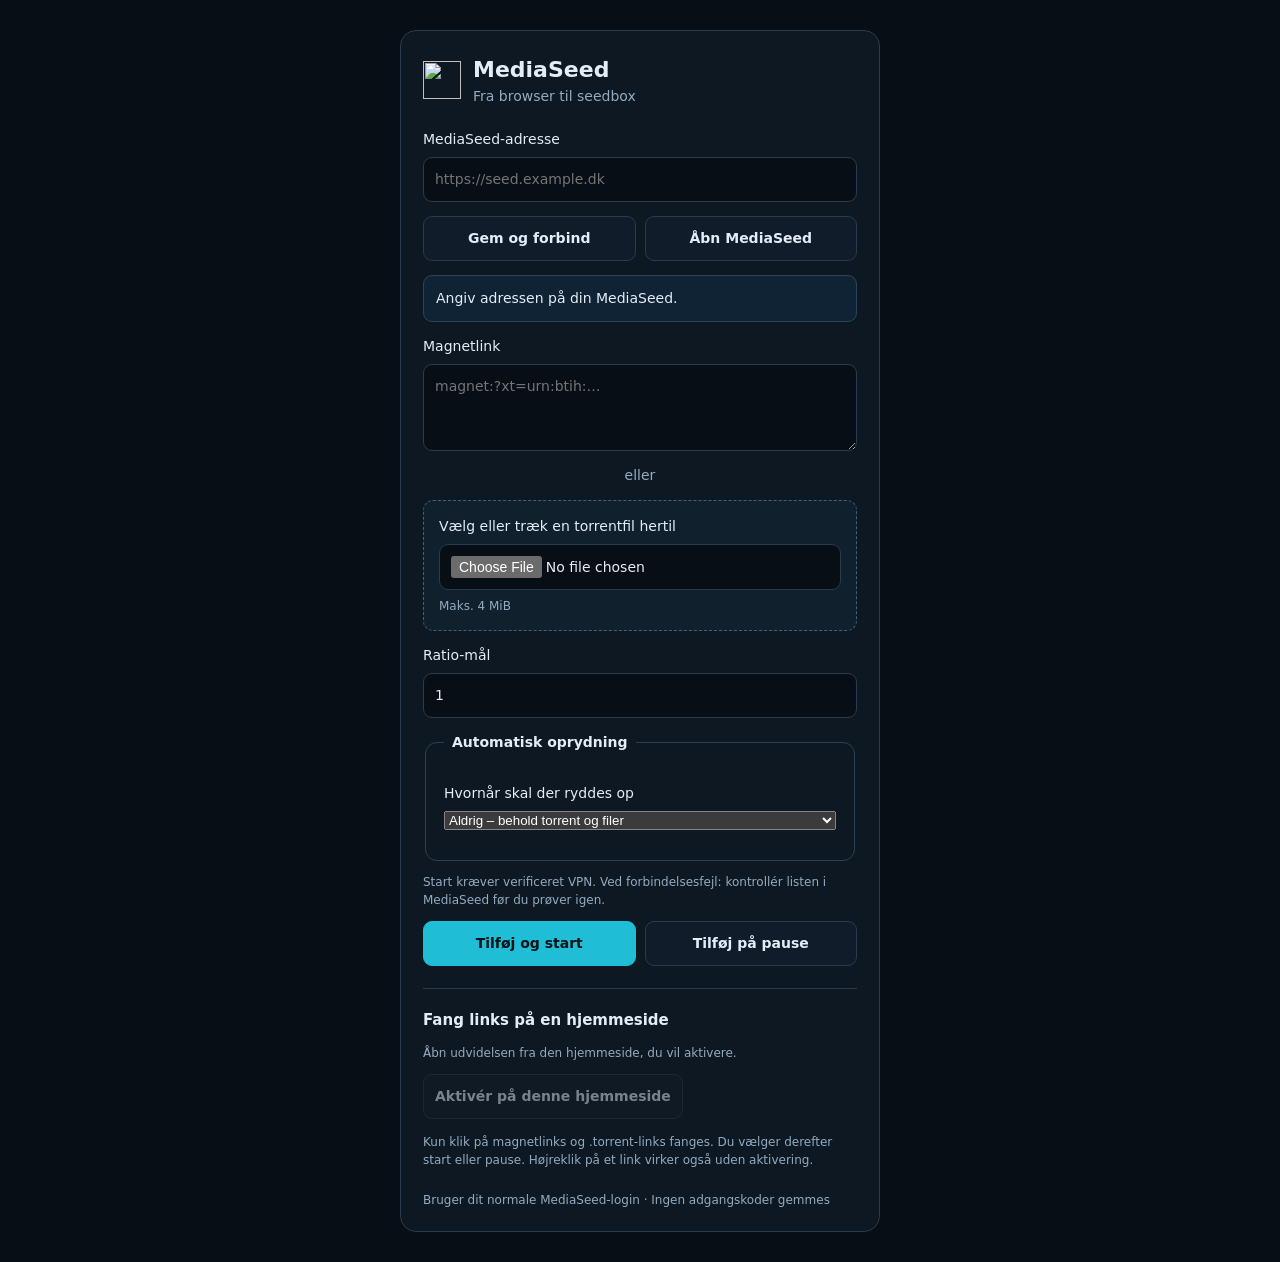
==== browser-extension/popup.html @ 537e6dd6 "Add explicit per-torrent automatic cleanup policies" ====
<!doctype html>
<html lang="da"><head><meta charset="utf-8"><meta name="viewport" content="width=device-width,initial-scale=1"><title>MediaSeed · Tilføj</title><link rel="stylesheet" href="popup.css"><script defer src="common.js"></script><script defer src="popup.js"></script></head>
<body><main><header><img src="mediaseed.svg" width="38" height="38" alt=""><div><h1>MediaSeed</h1><p>Fra browser til seedbox</p></div></header>
<form id="connect"><label>MediaSeed-adresse<input id="origin" type="url" placeholder="https://seed.example.dk" required autocomplete="off"></label><div class="actions"><button type="submit">Gem og forbind</button><button id="open" type="button">Åbn MediaSeed</button></div></form>
<p id="status" role="status" aria-live="polite">Angiv adressen på din MediaSeed.</p>
<form id="add"><label>Magnetlink<textarea id="magnet" rows="3" maxlength="8192" placeholder="magnet:?xt=urn:btih:…" autocomplete="off" spellcheck="false"></textarea></label><span class="separator">eller</span>
<label id="drop" class="drop">Vælg eller træk en torrentfil hertil<input id="file" type="file" accept=".torrent,application/x-bittorrent"><span id="filename">Maks. 4 MiB</span></label><button type="button" id="clear" hidden>Brug magnetlink i stedet</button>
<label>Ratio-mål<input id="ratio" type="number" min="1" max="1000" step="0.1" value="1" required></label><fieldset class="cleanup-settings"><legend>Automatisk oprydning</legend><label>Hvornår skal der ryddes op<select id="cleanup-mode"><option value="never">Aldrig – behold torrent og filer</option><option value="time">Efter en bestemt seedingtid</option><option value="ratio">Efter en bestemt uploadratio</option><option value="both">Når BÅDE tid og ratio er nået</option><option value="either">Når ENTEN tid eller ratio er nået</option></select></label><div id="cleanup-options" hidden><div class="cleanup-goals"><label id="cleanup-hours-field">Aktiv seedingtid (timer)<input id="cleanup-hours" type="number" min="0.0166666667" max="87600" step="any" value="49" required disabled></label><label id="cleanup-ratio-field">Uploadratio<input id="cleanup-ratio" type="number" min="1" max="1000" step="any" value="1" required disabled></label></div><label>Hvad skal fjernes<select id="cleanup-action" disabled><option value="torrent">Kun torrenten – behold filer</option><option value="files">Torrenten og downloadede filer</option></select></label><p class="muted">Tæller aktiv seedingtid, ikke pauser eller downloadtid. Oprydning venter, mens tilsluttede downloadere stadig henter. MediaSeed skal køre for at udføre oprydningen.</p><p id="cleanup-warning" class="cleanup-warning" hidden>Downloadede filer slettes automatisk, når målet er nået. Det kan ikke fortrydes.</p></div></fieldset><p class="hint">Start kræver verificeret VPN. Ved forbindelsesfejl: kontrollér listen i MediaSeed før du prøver igen.</p>
<div class="actions"><button class="primary" type="submit" value="start">Tilføj og start</button><button type="submit" value="pause">Tilføj på pause</button></div></form>
<section class="capture"><h2>Fang links på en hjemmeside</h2><p id="site" class="hint">Åbn udvidelsen fra den hjemmeside, du vil aktivere.</p><button id="enable" type="button" disabled>Aktivér på denne hjemmeside</button><ul id="sites"></ul><p class="hint">Kun klik på magnetlinks og .torrent-links fanges. Du vælger derefter start eller pause. Højreklik på et link virker også uden aktivering.</p></section>
<footer>Bruger dit normale MediaSeed-login · Ingen adgangskoder gemmes</footer></main></body></html>
---- browser-extension/popup.css ----
:root{color-scheme:dark;font:14px/1.5 system-ui,sans-serif;background:#080e15;color:#e4edf7}*{box-sizing:border-box}body{margin:0;min-width:350px}main{width:min(100%,480px);padding:22px;margin:auto}header{display:flex;align-items:center;gap:12px;margin-bottom:22px}h1{font-size:22px;margin:0}header p{margin:0;color:#93abc1}label{display:grid;gap:7px;margin:14px 0}input,textarea,button{font:inherit;border:1px solid #293b4c;border-radius:9px;background:#101c29;color:inherit;padding:11px}input,textarea{width:100%;background:#080e15}textarea{resize:vertical;overflow-wrap:anywhere}button{cursor:pointer;font-weight:650}button:hover{border-color:#27c3dd}button:disabled{opacity:.5;cursor:wait}.primary{background:#20bdd7;color:#041217;border-color:#20bdd7}.actions{display:flex;flex-wrap:wrap;gap:9px}.actions>*{flex:1}input:focus-visible,textarea:focus-visible,button:focus-visible{outline:2px solid #27c3dd;outline-offset:3px}#status{background:#102335;border:1px solid #284559;border-radius:9px;padding:12px;overflow-wrap:anywhere}#status[data-error=true]{background:#321e28;border-color:#8c4658}.hint,footer{color:#93abc1;font-size:12px}.separator{display:block;text-align:center;color:#93abc1}.drop{padding:15px;border:1px dashed #3c647c;border-radius:10px;background:#10202c}.drop.over{border-color:#27c3dd;background:#123748}.drop span{font-size:12px;color:#93abc1;overflow-wrap:anywhere}.capture{border-top:1px solid #293b4c;margin-top:22px;padding-top:8px}h2{font-size:15px}#sites{padding:0;list-style:none}#sites li{display:flex;gap:8px;align-items:center;margin:8px 0;overflow-wrap:anywhere}#sites span{min-width:0;flex:1}#sites button{padding:5px 9px}footer{margin-top:22px}body.dragging .drop{border-color:#27c3dd}@media(min-width:600px){body{padding:30px}main{border:1px solid #293b4c;border-radius:16px;background:#0e1822}}

.cleanup-settings{border:1px solid #284253;border-radius:12px;padding:18px;min-width:0}.cleanup-settings legend{padding:0 8px;font-weight:650}.cleanup-settings label{margin:12px 0}.cleanup-goals{display:grid;grid-template-columns:repeat(auto-fit,minmax(min(100%,180px),1fr));gap:14px}.cleanup-warning{color:#ff8793;background:#321e28;border:1px solid #8c4658;border-radius:8px;padding:12px}
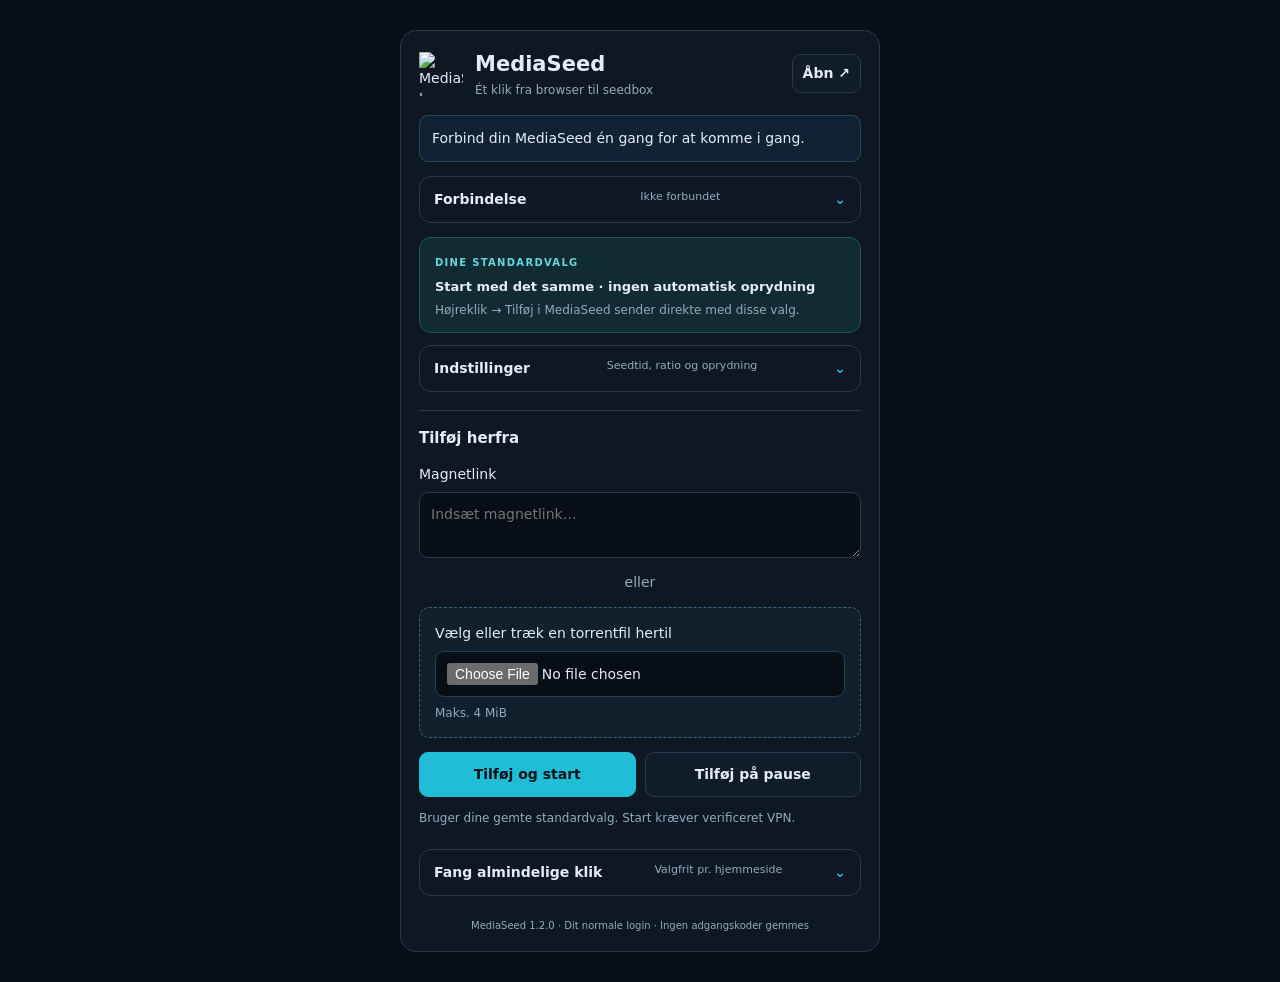
==== commit 01959688: "Persist extension defaults and send torrent links directly" ====
--- a/browser-extension/popup.html
+++ b/browser-extension/popup.html
@@ -1,11 +1,16 @@
 <!doctype html>
-<html lang="da"><head><meta charset="utf-8"><meta name="viewport" content="width=device-width,initial-scale=1"><title>MediaSeed · Tilføj</title><link rel="stylesheet" href="popup.css"><script defer src="common.js"></script><script defer src="popup.js"></script></head>
-<body><main><header><img src="mediaseed.svg" width="38" height="38" alt=""><div><h1>MediaSeed</h1><p>Fra browser til seedbox</p></div></header>
-<form id="connect"><label>MediaSeed-adresse<input id="origin" type="url" placeholder="https://seed.example.dk" required autocomplete="off"></label><div class="actions"><button type="submit">Gem og forbind</button><button id="open" type="button">Åbn MediaSeed</button></div></form>
-<p id="status" role="status" aria-live="polite">Angiv adressen på din MediaSeed.</p>
-<form id="add"><label>Magnetlink<textarea id="magnet" rows="3" maxlength="8192" placeholder="magnet:?xt=urn:btih:…" autocomplete="off" spellcheck="false"></textarea></label><span class="separator">eller</span>
-<label id="drop" class="drop">Vælg eller træk en torrentfil hertil<input id="file" type="file" accept=".torrent,application/x-bittorrent"><span id="filename">Maks. 4 MiB</span></label><button type="button" id="clear" hidden>Brug magnetlink i stedet</button>
-<label>Ratio-mål<input id="ratio" type="number" min="1" max="1000" step="0.1" value="1" required></label><fieldset class="cleanup-settings"><legend>Automatisk oprydning</legend><label>Hvornår skal der ryddes op<select id="cleanup-mode"><option value="never">Aldrig – behold torrent og filer</option><option value="time">Efter en bestemt seedingtid</option><option value="ratio">Efter en bestemt uploadratio</option><option value="both">Når BÅDE tid og ratio er nået</option><option value="either">Når ENTEN tid eller ratio er nået</option></select></label><div id="cleanup-options" hidden><div class="cleanup-goals"><label id="cleanup-hours-field">Aktiv seedingtid (timer)<input id="cleanup-hours" type="number" min="0.0166666667" max="87600" step="any" value="49" required disabled></label><label id="cleanup-ratio-field">Uploadratio<input id="cleanup-ratio" type="number" min="1" max="1000" step="any" value="1" required disabled></label></div><label>Hvad skal fjernes<select id="cleanup-action" disabled><option value="torrent">Kun torrenten – behold filer</option><option value="files">Torrenten og downloadede filer</option></select></label><p class="muted">Tæller aktiv seedingtid, ikke pauser eller downloadtid. Oprydning venter, mens tilsluttede downloadere stadig henter. MediaSeed skal køre for at udføre oprydningen.</p><p id="cleanup-warning" class="cleanup-warning" hidden>Downloadede filer slettes automatisk, når målet er nået. Det kan ikke fortrydes.</p></div></fieldset><p class="hint">Start kræver verificeret VPN. Ved forbindelsesfejl: kontrollér listen i MediaSeed før du prøver igen.</p>
-<div class="actions"><button class="primary" type="submit" value="start">Tilføj og start</button><button type="submit" value="pause">Tilføj på pause</button></div></form>
-<section class="capture"><h2>Fang links på en hjemmeside</h2><p id="site" class="hint">Åbn udvidelsen fra den hjemmeside, du vil aktivere.</p><button id="enable" type="button" disabled>Aktivér på denne hjemmeside</button><ul id="sites"></ul><p class="hint">Kun klik på magnetlinks og .torrent-links fanges. Du vælger derefter start eller pause. Højreklik på et link virker også uden aktivering.</p></section>
-<footer>Bruger dit normale MediaSeed-login · Ingen adgangskoder gemmes</footer></main></body></html>
+<html lang="da"><head><meta charset="utf-8"><meta name="viewport" content="width=device-width,initial-scale=1"><title>MediaSeed · Browserudvidelse</title><link rel="icon" href="icons/48.png"><link rel="stylesheet" href="popup.css"><script defer src="common.js"></script><script defer src="bridge.js"></script><script defer src="popup.js"></script></head>
+<body><main>
+<header><img src="mediaseed.svg" width="44" height="44" alt="MediaSeed-logo"><div><h1>MediaSeed</h1><p>Ét klik fra browser til seedbox</p></div><button id="open" type="button" title="Åbn MediaSeed">Åbn ↗</button></header>
+<p id="status" role="status" aria-live="polite">Forbind din MediaSeed én gang for at komme i gang.</p>
+<details id="connection"><summary>Forbindelse <span id="connection-name">Ikke forbundet</span></summary><form id="connect"><label>MediaSeed-adresse<input id="origin" type="url" placeholder="https://seed.example.dk" required autocomplete="off"></label><p class="hint">Åbn udvidelsen fra din MediaSeed for at finde adressen automatisk. Dit normale login genbruges.</p><button type="submit" class="primary">Gem og forbind</button></form></details>
+<section class="defaults-summary"><span class="eyebrow">DINE STANDARDVALG</span><p id="settings-summary">Start med det samme · ingen automatisk oprydning</p><p class="hint">Højreklik → Tilføj i MediaSeed sender direkte med disse valg.</p></section>
+<details id="preferences"><summary>Indstillinger <span>Seedtid, ratio og oprydning</span></summary>
+<form id="settings"><label>Når en torrent tilføjes<select id="default-start"><option value="start">Start med det samme</option><option value="pause">Tilføj på pause – jeg starter selv</option></select></label>
+<label id="stop-ratio-field">Stop ved uploadratio<input id="ratio" type="number" min="1" max="1000" step="any" value="1" required><span class="hint">Uden oprydning bevares filerne. Seeding stopper ved ratio eller efter 49 timer.</span></label>
+<fieldset class="cleanup-settings"><legend>Automatisk oprydning</legend><label>Hvornår skal der ryddes op<select id="cleanup-mode"><option value="never">Aldrig – behold torrent og filer</option><option value="time">Efter en bestemt seedingtid</option><option value="ratio">Efter en bestemt uploadratio</option><option value="both">Når BÅDE tid og ratio er nået</option><option value="either">Når ENTEN tid eller ratio er nået</option></select></label><div id="cleanup-options" hidden><div class="cleanup-goals"><label id="cleanup-hours-field">Aktiv seedingtid (timer)<input id="cleanup-hours" type="number" min="0.0166666667" max="87600" step="any" value="49" required disabled></label><label id="cleanup-ratio-field">Uploadratio<input id="cleanup-ratio" type="number" min="1" max="1000" step="any" value="1" required disabled></label></div><label>Hvad skal fjernes<select id="cleanup-action" disabled><option value="torrent">Kun torrenten – behold filer</option><option value="files">Torrenten og downloadede filer</option></select></label><p class="hint">Oprydningen udføres i MediaSeed. Browseren behøver ikke være åben.</p><p id="cleanup-warning" class="cleanup-warning" hidden>Disse standardvalg sletter downloadede filer automatisk for fremtidige tilføjelser. Det kan ikke fortrydes.</p></div></fieldset>
+<button type="submit" class="primary">Gem standardindstillinger</button><p id="settings-state" class="hint" role="status">Gemte valg bruges til alle nye tilføjelser.</p></form></details>
+<form id="add"><h2>Tilføj herfra</h2><label>Magnetlink<textarea id="magnet" rows="2" maxlength="8192" placeholder="Indsæt magnetlink…" autocomplete="off" spellcheck="false"></textarea></label><span class="separator">eller</span><label id="drop" class="drop">Vælg eller træk en torrentfil hertil<input id="file" type="file" accept=".torrent,application/x-bittorrent"><span id="filename">Maks. 4 MiB</span></label><button type="button" id="clear" hidden>Brug magnetlink i stedet</button><div class="actions"><button id="add-default" class="primary" type="submit" value="defaults">Tilføj og start</button><button id="add-other" type="submit" value="pause">Tilføj på pause</button></div><p class="hint">Bruger dine gemte standardvalg. Start kræver verificeret VPN.</p></form>
+<details class="capture"><summary>Fang almindelige klik <span>Valgfrit pr. hjemmeside</span></summary><p id="site" class="hint">Åbn udvidelsen fra den hjemmeside, du vil aktivere.</p><button id="enable" type="button" disabled>Aktivér på denne hjemmeside</button><ul id="sites"></ul><p class="hint">Klik på magnet- og .torrent-links sendes direkte med dine gemte valg. Højreklik virker også uden aktivering.</p></details>
+<footer>MediaSeed 1.2.0 · Dit normale login · Ingen adgangskoder gemmes</footer>
+</main></body></html>
--- a/browser-extension/popup.css
+++ b/browser-extension/popup.css
@@ -1,3 +1,5 @@
 :root{color-scheme:dark;font:14px/1.5 system-ui,sans-serif;background:#080e15;color:#e4edf7}*{box-sizing:border-box}body{margin:0;min-width:350px}main{width:min(100%,480px);padding:22px;margin:auto}header{display:flex;align-items:center;gap:12px;margin-bottom:22px}h1{font-size:22px;margin:0}header p{margin:0;color:#93abc1}label{display:grid;gap:7px;margin:14px 0}input,textarea,button{font:inherit;border:1px solid #293b4c;border-radius:9px;background:#101c29;color:inherit;padding:11px}input,textarea{width:100%;background:#080e15}textarea{resize:vertical;overflow-wrap:anywhere}button{cursor:pointer;font-weight:650}button:hover{border-color:#27c3dd}button:disabled{opacity:.5;cursor:wait}.primary{background:#20bdd7;color:#041217;border-color:#20bdd7}.actions{display:flex;flex-wrap:wrap;gap:9px}.actions>*{flex:1}input:focus-visible,textarea:focus-visible,button:focus-visible{outline:2px solid #27c3dd;outline-offset:3px}#status{background:#102335;border:1px solid #284559;border-radius:9px;padding:12px;overflow-wrap:anywhere}#status[data-error=true]{background:#321e28;border-color:#8c4658}.hint,footer{color:#93abc1;font-size:12px}.separator{display:block;text-align:center;color:#93abc1}.drop{padding:15px;border:1px dashed #3c647c;border-radius:10px;background:#10202c}.drop.over{border-color:#27c3dd;background:#123748}.drop span{font-size:12px;color:#93abc1;overflow-wrap:anywhere}.capture{border-top:1px solid #293b4c;margin-top:22px;padding-top:8px}h2{font-size:15px}#sites{padding:0;list-style:none}#sites li{display:flex;gap:8px;align-items:center;margin:8px 0;overflow-wrap:anywhere}#sites span{min-width:0;flex:1}#sites button{padding:5px 9px}footer{margin-top:22px}body.dragging .drop{border-color:#27c3dd}@media(min-width:600px){body{padding:30px}main{border:1px solid #293b4c;border-radius:16px;background:#0e1822}}
 
 .cleanup-settings{border:1px solid #284253;border-radius:12px;padding:18px;min-width:0}.cleanup-settings legend{padding:0 8px;font-weight:650}.cleanup-settings label{margin:12px 0}.cleanup-goals{display:grid;grid-template-columns:repeat(auto-fit,minmax(min(100%,180px),1fr));gap:14px}.cleanup-warning{color:#ff8793;background:#321e28;border:1px solid #8c4658;border-radius:8px;padding:12px}
+
+[hidden]{display:none!important}body{min-width:0;width:390px;max-width:100vw}main{width:100%;padding:18px}header{margin-bottom:16px}header h1{font-size:21px}header p{font-size:12px}header>button{margin-left:auto;padding:8px 10px}details{border:1px solid #293b4c;border-radius:12px;margin:12px 0;padding:12px 14px}summary{cursor:pointer;font-weight:650;list-style:none;display:flex;justify-content:space-between;gap:12px}summary::after{content:'⌄';color:#27c3dd}summary span{font-size:11px;color:#93abc1;font-weight:400;min-width:0;overflow-wrap:anywhere}details[open] summary{padding-bottom:8px;border-bottom:1px solid #293b4c}select{font:inherit;width:100%;min-width:0;background:#080e15;color:inherit;border:1px solid #293b4c;border-radius:9px;padding:11px}select:focus-visible,summary:focus-visible{outline:2px solid #27c3dd;outline-offset:3px}.defaults-summary{padding:13px 15px;background:#102b31;border:1px solid #225161;border-radius:12px;margin-top:14px}.eyebrow{font-size:10px;font-weight:750;letter-spacing:.13em;color:#65d5de}.defaults-summary p{margin:5px 0 0}#settings-summary{font-weight:600;font-size:13px}.cleanup-settings{padding:10px;margin:16px 0}.cleanup-goals{gap:8px;grid-template-columns:1fr 1fr}#add{border-top:1px solid #293b4c;margin-top:18px;padding-top:4px}#add .actions{margin-top:14px}.capture{padding:12px 14px}footer{font-size:10px;text-align:center}#connection-name{max-width:195px}#settings-state[data-dirty=true]{color:#f1c46f}@media(min-width:600px){body{width:100%;padding:30px}main{max-width:480px}}@media(max-width:359px){main{padding:12px}.cleanup-goals{grid-template-columns:1fr}.actions{flex-direction:column}summary span{max-width:145px}}
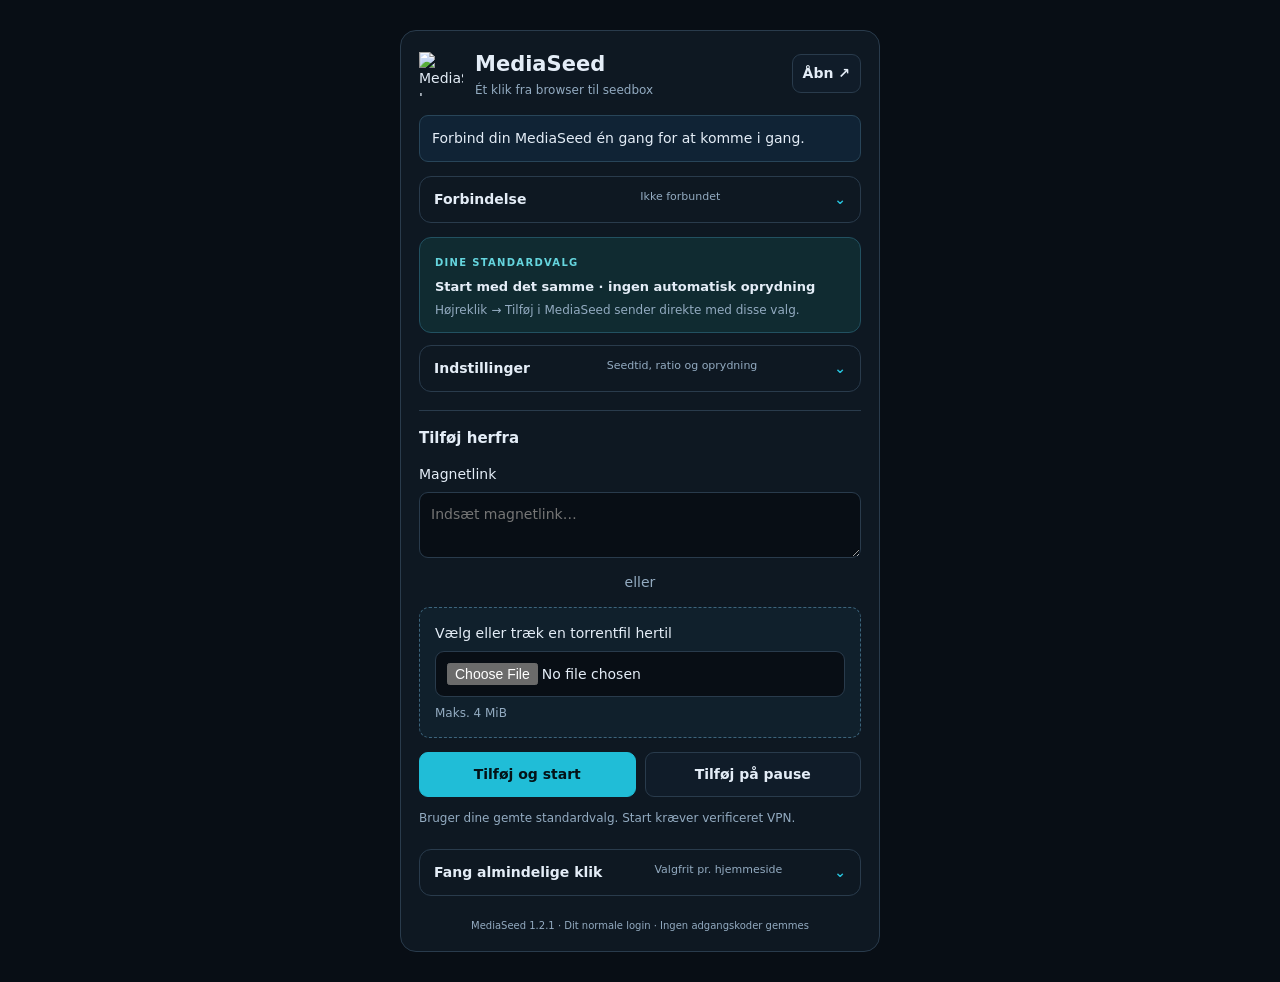
==== commit 1ca28929: "Capture NordicBytes download links without torrent suffix in extension 1.2.1" ====
--- a/browser-extension/popup.html
+++ b/browser-extension/popup.html
@@ -12,5 +12,5 @@
 <button type="submit" class="primary">Gem standardindstillinger</button><p id="settings-state" class="hint" role="status">Gemte valg bruges til alle nye tilføjelser.</p></form></details>
 <form id="add"><h2>Tilføj herfra</h2><label>Magnetlink<textarea id="magnet" rows="2" maxlength="8192" placeholder="Indsæt magnetlink…" autocomplete="off" spellcheck="false"></textarea></label><span class="separator">eller</span><label id="drop" class="drop">Vælg eller træk en torrentfil hertil<input id="file" type="file" accept=".torrent,application/x-bittorrent"><span id="filename">Maks. 4 MiB</span></label><button type="button" id="clear" hidden>Brug magnetlink i stedet</button><div class="actions"><button id="add-default" class="primary" type="submit" value="defaults">Tilføj og start</button><button id="add-other" type="submit" value="pause">Tilføj på pause</button></div><p class="hint">Bruger dine gemte standardvalg. Start kræver verificeret VPN.</p></form>
 <details class="capture"><summary>Fang almindelige klik <span>Valgfrit pr. hjemmeside</span></summary><p id="site" class="hint">Åbn udvidelsen fra den hjemmeside, du vil aktivere.</p><button id="enable" type="button" disabled>Aktivér på denne hjemmeside</button><ul id="sites"></ul><p class="hint">Klik på magnet- og .torrent-links sendes direkte med dine gemte valg. Højreklik virker også uden aktivering.</p></details>
-<footer>MediaSeed 1.2.0 · Dit normale login · Ingen adgangskoder gemmes</footer>
+<footer>MediaSeed 1.2.1 · Dit normale login · Ingen adgangskoder gemmes</footer>
 </main></body></html>
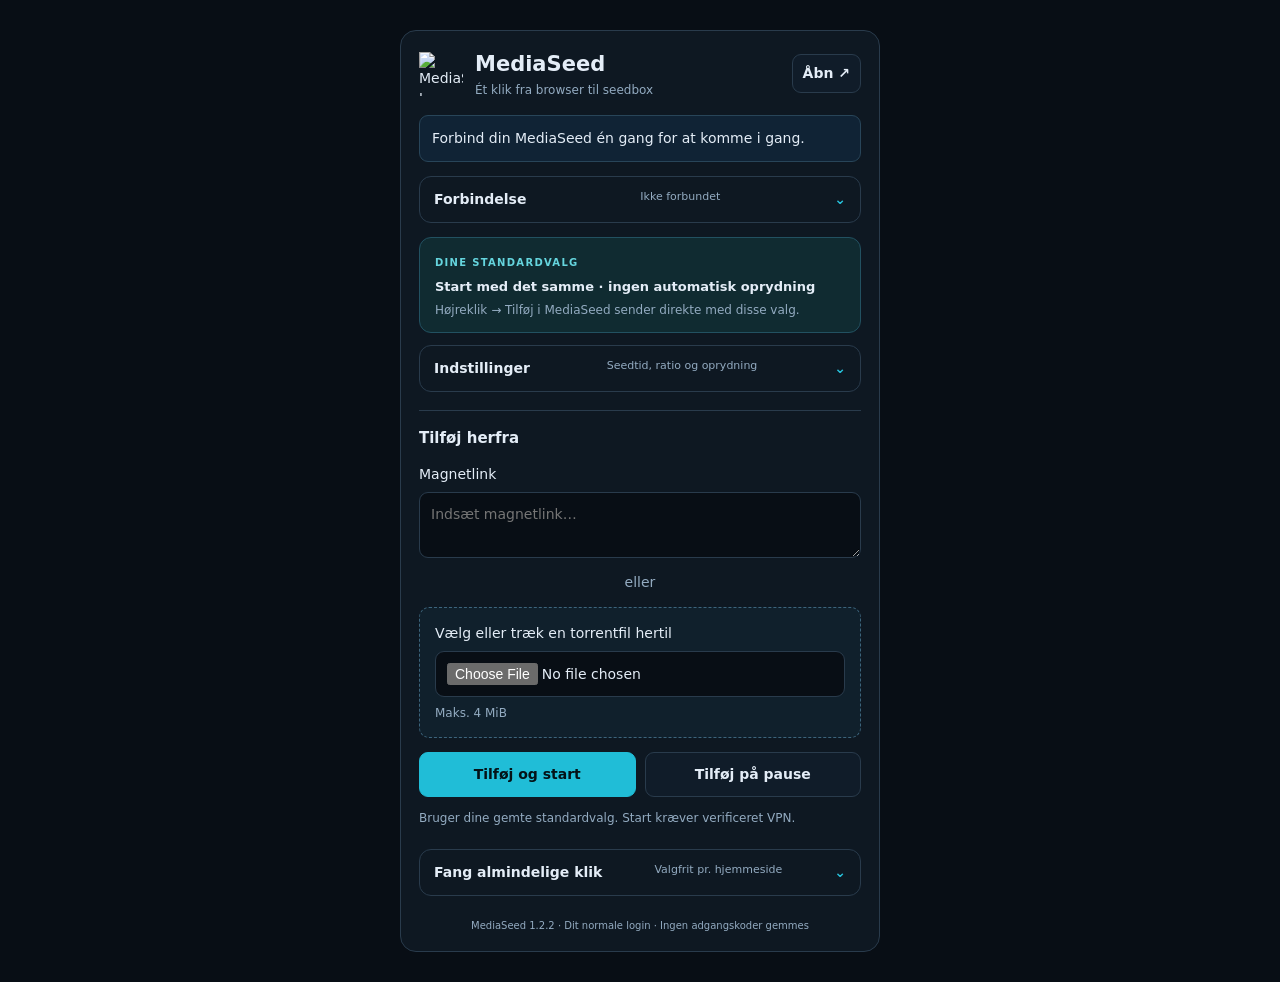
==== commit 32e57d5c: "Localize MediaSeed and browser extension using the account language" ====
--- a/browser-extension/popup.html
+++ b/browser-extension/popup.html
@@ -1,5 +1,5 @@
 <!doctype html>
-<html lang="da"><head><meta charset="utf-8"><meta name="viewport" content="width=device-width,initial-scale=1"><title>MediaSeed · Browserudvidelse</title><link rel="icon" href="icons/48.png"><link rel="stylesheet" href="popup.css"><script defer src="common.js"></script><script defer src="bridge.js"></script><script defer src="popup.js"></script></head>
+<html lang="da"><head><meta charset="utf-8"><meta name="viewport" content="width=device-width,initial-scale=1"><title>MediaSeed · Browserudvidelse</title><link rel="icon" href="icons/48.png"><link rel="stylesheet" href="popup.css"><script defer src="i18n.js"></script><script defer src="common.js"></script><script defer src="bridge.js"></script><script defer src="popup.js"></script></head>
 <body><main>
 <header><img src="mediaseed.svg" width="44" height="44" alt="MediaSeed-logo"><div><h1>MediaSeed</h1><p>Ét klik fra browser til seedbox</p></div><button id="open" type="button" title="Åbn MediaSeed">Åbn ↗</button></header>
 <p id="status" role="status" aria-live="polite">Forbind din MediaSeed én gang for at komme i gang.</p>
@@ -12,5 +12,5 @@
 <button type="submit" class="primary">Gem standardindstillinger</button><p id="settings-state" class="hint" role="status">Gemte valg bruges til alle nye tilføjelser.</p></form></details>
 <form id="add"><h2>Tilføj herfra</h2><label>Magnetlink<textarea id="magnet" rows="2" maxlength="8192" placeholder="Indsæt magnetlink…" autocomplete="off" spellcheck="false"></textarea></label><span class="separator">eller</span><label id="drop" class="drop">Vælg eller træk en torrentfil hertil<input id="file" type="file" accept=".torrent,application/x-bittorrent"><span id="filename">Maks. 4 MiB</span></label><button type="button" id="clear" hidden>Brug magnetlink i stedet</button><div class="actions"><button id="add-default" class="primary" type="submit" value="defaults">Tilføj og start</button><button id="add-other" type="submit" value="pause">Tilføj på pause</button></div><p class="hint">Bruger dine gemte standardvalg. Start kræver verificeret VPN.</p></form>
 <details class="capture"><summary>Fang almindelige klik <span>Valgfrit pr. hjemmeside</span></summary><p id="site" class="hint">Åbn udvidelsen fra den hjemmeside, du vil aktivere.</p><button id="enable" type="button" disabled>Aktivér på denne hjemmeside</button><ul id="sites"></ul><p class="hint">Klik på magnet- og .torrent-links sendes direkte med dine gemte valg. Højreklik virker også uden aktivering.</p></details>
-<footer>MediaSeed 1.2.1 · Dit normale login · Ingen adgangskoder gemmes</footer>
+<footer>MediaSeed 1.2.2 · Dit normale login · Ingen adgangskoder gemmes</footer>
 </main></body></html>
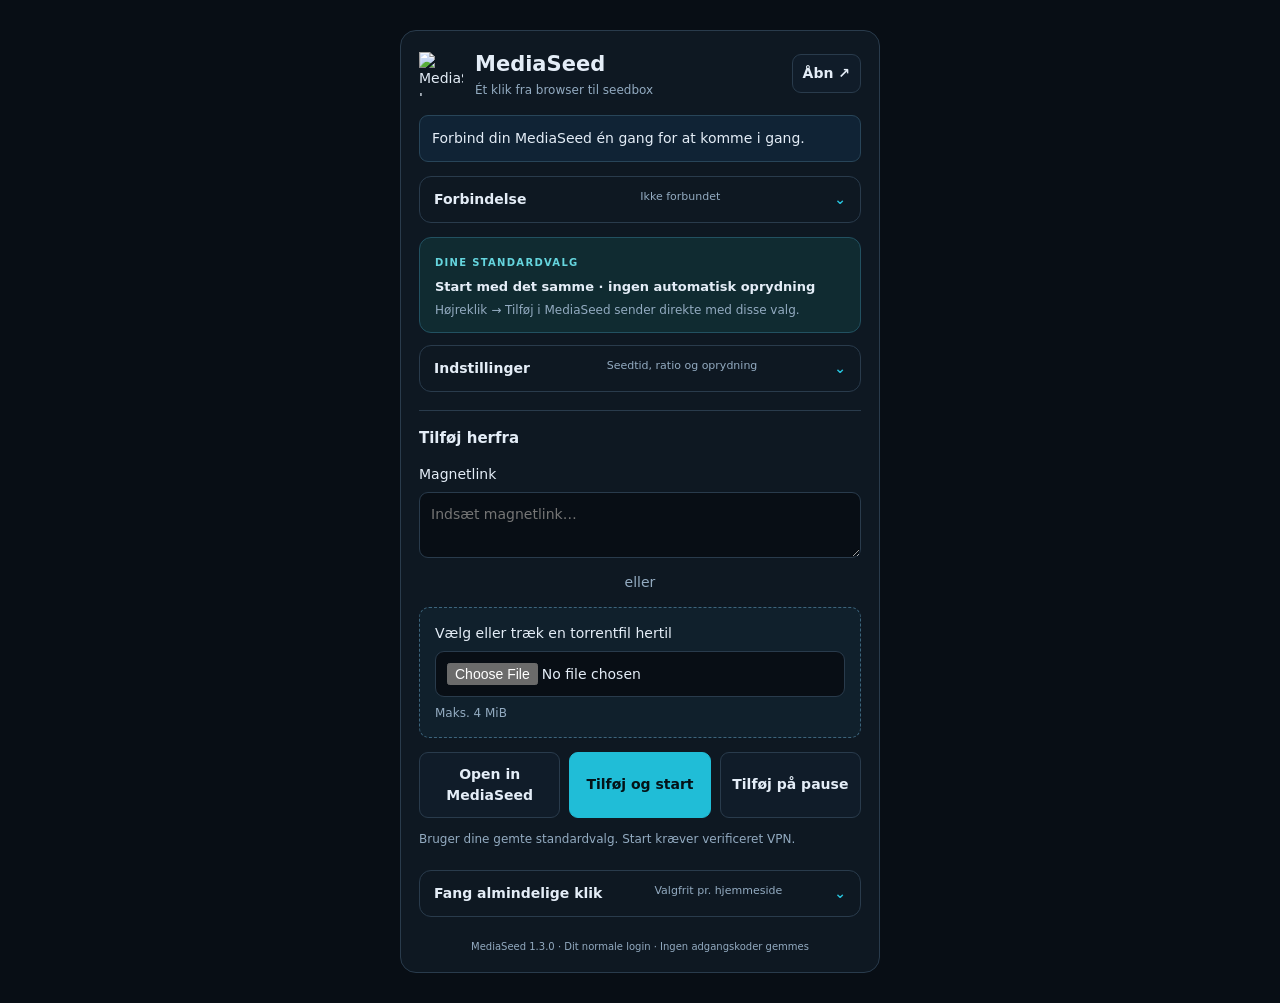
==== commit b6d0ff34: "Add guided torrent and RSS flows with resilient pooled status reads" ====
--- a/browser-extension/popup.html
+++ b/browser-extension/popup.html
@@ -10,7 +10,7 @@
 <label id="stop-ratio-field">Stop ved uploadratio<input id="ratio" type="number" min="1" max="1000" step="any" value="1" required><span class="hint">Uden oprydning bevares filerne. Seeding stopper ved ratio eller efter 49 timer.</span></label>
 <fieldset class="cleanup-settings"><legend>Automatisk oprydning</legend><label>Hvornår skal der ryddes op<select id="cleanup-mode"><option value="never">Aldrig – behold torrent og filer</option><option value="time">Efter en bestemt seedingtid</option><option value="ratio">Efter en bestemt uploadratio</option><option value="both">Når BÅDE tid og ratio er nået</option><option value="either">Når ENTEN tid eller ratio er nået</option></select></label><div id="cleanup-options" hidden><div class="cleanup-goals"><label id="cleanup-hours-field">Aktiv seedingtid (timer)<input id="cleanup-hours" type="number" min="0.0166666667" max="87600" step="any" value="49" required disabled></label><label id="cleanup-ratio-field">Uploadratio<input id="cleanup-ratio" type="number" min="1" max="1000" step="any" value="1" required disabled></label></div><label>Hvad skal fjernes<select id="cleanup-action" disabled><option value="torrent">Kun torrenten – behold filer</option><option value="files">Torrenten og downloadede filer</option></select></label><p class="hint">Oprydningen udføres i MediaSeed. Browseren behøver ikke være åben.</p><p id="cleanup-warning" class="cleanup-warning" hidden>Disse standardvalg sletter downloadede filer automatisk for fremtidige tilføjelser. Det kan ikke fortrydes.</p></div></fieldset>
 <button type="submit" class="primary">Gem standardindstillinger</button><p id="settings-state" class="hint" role="status">Gemte valg bruges til alle nye tilføjelser.</p></form></details>
-<form id="add"><h2>Tilføj herfra</h2><label>Magnetlink<textarea id="magnet" rows="2" maxlength="8192" placeholder="Indsæt magnetlink…" autocomplete="off" spellcheck="false"></textarea></label><span class="separator">eller</span><label id="drop" class="drop">Vælg eller træk en torrentfil hertil<input id="file" type="file" accept=".torrent,application/x-bittorrent"><span id="filename">Maks. 4 MiB</span></label><button type="button" id="clear" hidden>Brug magnetlink i stedet</button><div class="actions"><button id="add-default" class="primary" type="submit" value="defaults">Tilføj og start</button><button id="add-other" type="submit" value="pause">Tilføj på pause</button></div><p class="hint">Bruger dine gemte standardvalg. Start kræver verificeret VPN.</p></form>
+<form id="add"><h2>Tilføj herfra</h2><label>Magnetlink<textarea id="magnet" rows="2" maxlength="8192" placeholder="Indsæt magnetlink…" autocomplete="off" spellcheck="false"></textarea></label><span class="separator">eller</span><label id="drop" class="drop">Vælg eller træk en torrentfil hertil<input id="file" type="file" accept=".torrent,application/x-bittorrent"><span id="filename">Maks. 4 MiB</span></label><button type="button" id="clear" hidden>Brug magnetlink i stedet</button><div class="actions"><button type="submit" value="dialog">Open in MediaSeed</button><button id="add-default" class="primary" type="submit" value="defaults">Tilføj og start</button><button id="add-other" type="submit" value="pause">Tilføj på pause</button></div><p class="hint">Bruger dine gemte standardvalg. Start kræver verificeret VPN.</p></form>
 <details class="capture"><summary>Fang almindelige klik <span>Valgfrit pr. hjemmeside</span></summary><p id="site" class="hint">Åbn udvidelsen fra den hjemmeside, du vil aktivere.</p><button id="enable" type="button" disabled>Aktivér på denne hjemmeside</button><ul id="sites"></ul><p class="hint">Klik på magnet- og .torrent-links sendes direkte med dine gemte valg. Højreklik virker også uden aktivering.</p></details>
-<footer>MediaSeed 1.2.2 · Dit normale login · Ingen adgangskoder gemmes</footer>
+<footer>MediaSeed 1.3.0 · Dit normale login · Ingen adgangskoder gemmes</footer>
 </main></body></html>
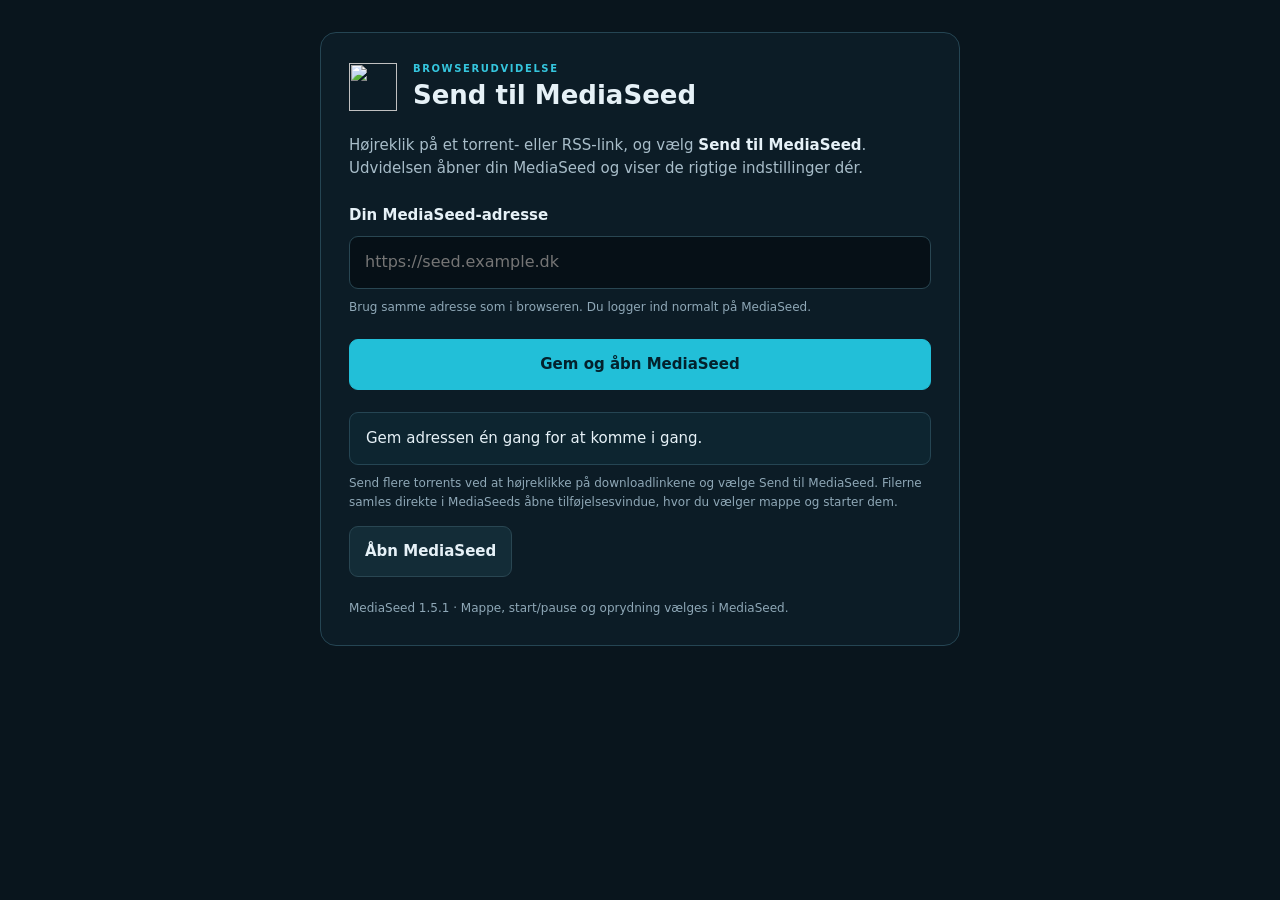
==== commit df3950db: "Preserve deployed conversion and upload workflows in independent app updates" ====
--- a/browser-extension/popup.html
+++ b/browser-extension/popup.html
@@ -1,16 +1,12 @@
 <!doctype html>
-<html lang="da"><head><meta charset="utf-8"><meta name="viewport" content="width=device-width,initial-scale=1"><title>MediaSeed · Browserudvidelse</title><link rel="icon" href="icons/48.png"><link rel="stylesheet" href="popup.css"><script defer src="i18n.js"></script><script defer src="common.js"></script><script defer src="bridge.js"></script><script defer src="popup.js"></script></head>
+<html lang="da"><head><meta charset="utf-8"><meta name="viewport" content="width=device-width,initial-scale=1"><title>MediaSeed · Browserudvidelse</title><link rel="icon" href="icons/48.png"><link rel="stylesheet" href="popup.css"><script defer src="i18n.js"></script><script defer src="common.js"></script><script defer src="popup.js"></script></head>
 <body><main>
-<header><img src="mediaseed.svg" width="44" height="44" alt="MediaSeed-logo"><div><h1>MediaSeed</h1><p>Ét klik fra browser til seedbox</p></div><button id="open" type="button" title="Åbn MediaSeed">Åbn ↗</button></header>
-<p id="status" role="status" aria-live="polite">Forbind din MediaSeed én gang for at komme i gang.</p>
-<details id="connection"><summary>Forbindelse <span id="connection-name">Ikke forbundet</span></summary><form id="connect"><label>MediaSeed-adresse<input id="origin" type="url" placeholder="https://seed.example.dk" required autocomplete="off"></label><p class="hint">Åbn udvidelsen fra din MediaSeed for at finde adressen automatisk. Dit normale login genbruges.</p><button type="submit" class="primary">Gem og forbind</button></form></details>
-<section class="defaults-summary"><span class="eyebrow">DINE STANDARDVALG</span><p id="settings-summary">Start med det samme · ingen automatisk oprydning</p><p class="hint">Højreklik → Tilføj i MediaSeed sender direkte med disse valg.</p></section>
-<details id="preferences"><summary>Indstillinger <span>Seedtid, ratio og oprydning</span></summary>
-<form id="settings"><label>Når en torrent tilføjes<select id="default-start"><option value="start">Start med det samme</option><option value="pause">Tilføj på pause – jeg starter selv</option></select></label>
-<label id="stop-ratio-field">Stop ved uploadratio<input id="ratio" type="number" min="1" max="1000" step="any" value="1" required><span class="hint">Uden oprydning bevares filerne. Seeding stopper ved ratio eller efter 49 timer.</span></label>
-<fieldset class="cleanup-settings"><legend>Automatisk oprydning</legend><label>Hvornår skal der ryddes op<select id="cleanup-mode"><option value="never">Aldrig – behold torrent og filer</option><option value="time">Efter en bestemt seedingtid</option><option value="ratio">Efter en bestemt uploadratio</option><option value="both">Når BÅDE tid og ratio er nået</option><option value="either">Når ENTEN tid eller ratio er nået</option></select></label><div id="cleanup-options" hidden><div class="cleanup-goals"><label id="cleanup-hours-field">Aktiv seedingtid (timer)<input id="cleanup-hours" type="number" min="0.0166666667" max="87600" step="any" value="49" required disabled></label><label id="cleanup-ratio-field">Uploadratio<input id="cleanup-ratio" type="number" min="1" max="1000" step="any" value="1" required disabled></label></div><label>Hvad skal fjernes<select id="cleanup-action" disabled><option value="torrent">Kun torrenten – behold filer</option><option value="files">Torrenten og downloadede filer</option></select></label><p class="hint">Oprydningen udføres i MediaSeed. Browseren behøver ikke være åben.</p><p id="cleanup-warning" class="cleanup-warning" hidden>Disse standardvalg sletter downloadede filer automatisk for fremtidige tilføjelser. Det kan ikke fortrydes.</p></div></fieldset>
-<button type="submit" class="primary">Gem standardindstillinger</button><p id="settings-state" class="hint" role="status">Gemte valg bruges til alle nye tilføjelser.</p></form></details>
-<form id="add"><h2>Tilføj herfra</h2><label>Magnetlink<textarea id="magnet" rows="2" maxlength="8192" placeholder="Indsæt magnetlink…" autocomplete="off" spellcheck="false"></textarea></label><span class="separator">eller</span><label id="drop" class="drop">Vælg eller træk en torrentfil hertil<input id="file" type="file" accept=".torrent,application/x-bittorrent"><span id="filename">Maks. 4 MiB</span></label><button type="button" id="clear" hidden>Brug magnetlink i stedet</button><div class="actions"><button type="submit" value="dialog">Open in MediaSeed</button><button id="add-default" class="primary" type="submit" value="defaults">Tilføj og start</button><button id="add-other" type="submit" value="pause">Tilføj på pause</button></div><p class="hint">Bruger dine gemte standardvalg. Start kræver verificeret VPN.</p></form>
-<details class="capture"><summary>Fang almindelige klik <span>Valgfrit pr. hjemmeside</span></summary><p id="site" class="hint">Åbn udvidelsen fra den hjemmeside, du vil aktivere.</p><button id="enable" type="button" disabled>Aktivér på denne hjemmeside</button><ul id="sites"></ul><p class="hint">Klik på magnet- og .torrent-links sendes direkte med dine gemte valg. Højreklik virker også uden aktivering.</p></details>
-<footer>MediaSeed 1.3.0 · Dit normale login · Ingen adgangskoder gemmes</footer>
+<header><img src="mediaseed.svg" width="48" height="48" alt=""><div><p class="eyebrow">BROWSERUDVIDELSE</p><h1>Send til MediaSeed</h1></div></header>
+<p class="intro">Højreklik på et torrent- eller RSS-link, og vælg <strong>Send til MediaSeed</strong>. Udvidelsen åbner din MediaSeed og viser de rigtige indstillinger dér.</p>
+<form id="connect"><label for="origin">Din MediaSeed-adresse</label><input id="origin" type="url" placeholder="https://seed.example.dk" required autocomplete="url" spellcheck="false"><p class="hint">Brug samme adresse som i browseren. Du logger ind normalt på MediaSeed.</p><button class="primary" type="submit" id="save">Gem og åbn MediaSeed</button></form>
+<p id="status" role="status" aria-live="polite">Gem adressen én gang for at komme i gang.</p>
+<section id="pending" hidden><h2>Et link venter</h2><p id="pending-name"></p><div class="actions"><button class="primary" id="resume" type="button">Fortsæt i MediaSeed</button><button id="clear" type="button">Ryd link</button></div></section>
+<p class="hint">Send flere torrents ved at højreklikke på downloadlinkene og vælge Send til MediaSeed. Filerne samles direkte i MediaSeeds åbne tilføjelsesvindue, hvor du vælger mappe og starter dem.</p>
+<button id="open-app" type="button">Åbn MediaSeed</button>
+<footer>MediaSeed 1.5.1 · Mappe, start/pause og oprydning vælges i MediaSeed.</footer>
 </main></body></html>
--- a/browser-extension/popup.css
+++ b/browser-extension/popup.css
@@ -1,5 +1 @@
-:root{color-scheme:dark;font:14px/1.5 system-ui,sans-serif;background:#080e15;color:#e4edf7}*{box-sizing:border-box}body{margin:0;min-width:350px}main{width:min(100%,480px);padding:22px;margin:auto}header{display:flex;align-items:center;gap:12px;margin-bottom:22px}h1{font-size:22px;margin:0}header p{margin:0;color:#93abc1}label{display:grid;gap:7px;margin:14px 0}input,textarea,button{font:inherit;border:1px solid #293b4c;border-radius:9px;background:#101c29;color:inherit;padding:11px}input,textarea{width:100%;background:#080e15}textarea{resize:vertical;overflow-wrap:anywhere}button{cursor:pointer;font-weight:650}button:hover{border-color:#27c3dd}button:disabled{opacity:.5;cursor:wait}.primary{background:#20bdd7;color:#041217;border-color:#20bdd7}.actions{display:flex;flex-wrap:wrap;gap:9px}.actions>*{flex:1}input:focus-visible,textarea:focus-visible,button:focus-visible{outline:2px solid #27c3dd;outline-offset:3px}#status{background:#102335;border:1px solid #284559;border-radius:9px;padding:12px;overflow-wrap:anywhere}#status[data-error=true]{background:#321e28;border-color:#8c4658}.hint,footer{color:#93abc1;font-size:12px}.separator{display:block;text-align:center;color:#93abc1}.drop{padding:15px;border:1px dashed #3c647c;border-radius:10px;background:#10202c}.drop.over{border-color:#27c3dd;background:#123748}.drop span{font-size:12px;color:#93abc1;overflow-wrap:anywhere}.capture{border-top:1px solid #293b4c;margin-top:22px;padding-top:8px}h2{font-size:15px}#sites{padding:0;list-style:none}#sites li{display:flex;gap:8px;align-items:center;margin:8px 0;overflow-wrap:anywhere}#sites span{min-width:0;flex:1}#sites button{padding:5px 9px}footer{margin-top:22px}body.dragging .drop{border-color:#27c3dd}@media(min-width:600px){body{padding:30px}main{border:1px solid #293b4c;border-radius:16px;background:#0e1822}}
-
-.cleanup-settings{border:1px solid #284253;border-radius:12px;padding:18px;min-width:0}.cleanup-settings legend{padding:0 8px;font-weight:650}.cleanup-settings label{margin:12px 0}.cleanup-goals{display:grid;grid-template-columns:repeat(auto-fit,minmax(min(100%,180px),1fr));gap:14px}.cleanup-warning{color:#ff8793;background:#321e28;border:1px solid #8c4658;border-radius:8px;padding:12px}
-
-[hidden]{display:none!important}body{min-width:0;width:390px;max-width:100vw}main{width:100%;padding:18px}header{margin-bottom:16px}header h1{font-size:21px}header p{font-size:12px}header>button{margin-left:auto;padding:8px 10px}details{border:1px solid #293b4c;border-radius:12px;margin:12px 0;padding:12px 14px}summary{cursor:pointer;font-weight:650;list-style:none;display:flex;justify-content:space-between;gap:12px}summary::after{content:'⌄';color:#27c3dd}summary span{font-size:11px;color:#93abc1;font-weight:400;min-width:0;overflow-wrap:anywhere}details[open] summary{padding-bottom:8px;border-bottom:1px solid #293b4c}select{font:inherit;width:100%;min-width:0;background:#080e15;color:inherit;border:1px solid #293b4c;border-radius:9px;padding:11px}select:focus-visible,summary:focus-visible{outline:2px solid #27c3dd;outline-offset:3px}.defaults-summary{padding:13px 15px;background:#102b31;border:1px solid #225161;border-radius:12px;margin-top:14px}.eyebrow{font-size:10px;font-weight:750;letter-spacing:.13em;color:#65d5de}.defaults-summary p{margin:5px 0 0}#settings-summary{font-weight:600;font-size:13px}.cleanup-settings{padding:10px;margin:16px 0}.cleanup-goals{gap:8px;grid-template-columns:1fr 1fr}#add{border-top:1px solid #293b4c;margin-top:18px;padding-top:4px}#add .actions{margin-top:14px}.capture{padding:12px 14px}footer{font-size:10px;text-align:center}#connection-name{max-width:195px}#settings-state[data-dirty=true]{color:#f1c46f}@media(min-width:600px){body{width:100%;padding:30px}main{max-width:480px}}@media(max-width:359px){main{padding:12px}.cleanup-goals{grid-template-columns:1fr}.actions{flex-direction:column}summary span{max-width:145px}}
+:root{color-scheme:dark;font:15px/1.55 system-ui,sans-serif;background:#09151d;color:#e6f1f7}*{box-sizing:border-box}[hidden]{display:none!important}body{margin:0;width:560px;max-width:100vw;min-height:420px}main{padding:28px;max-width:640px;margin:auto}header{display:flex;align-items:center;gap:16px;margin-bottom:20px}h1{font-size:26px;line-height:1.2;margin:3px 0}.eyebrow{font-size:10px;letter-spacing:.16em;color:#35c6de;font-weight:750;margin:0}.intro{color:#a8bdc9;margin:0 0 24px}.intro strong{color:#e6f1f7;font-weight:600}label{display:block;font-weight:650;margin-bottom:9px}input,button{font:inherit;border:1px solid #294652;border-radius:9px;padding:13px 15px;color:inherit}input{width:100%;background:#061017;font-size:16px}button{cursor:pointer;font-weight:650;background:#132c37}button:hover{border-color:#37c7dc}button:disabled{opacity:.55;cursor:wait}.primary{background:#22bfd8;color:#03212c;border-color:#22bfd8}#save{width:100%;margin-top:8px}.hint,footer{font-size:12px;color:#8fa8b7}.hint{margin:9px 0 14px}#status{margin:22px 0 0;padding:14px 16px;border:1px solid #254553;border-radius:9px;background:#0d2530;overflow-wrap:anywhere}#status[data-error=true]{border-color:#a05864;background:#30202b;color:#ffccd4}#pending{border-top:1px solid #254553;margin-top:22px;padding-top:18px}h2{font-size:16px;margin:0}#pending-name{overflow-wrap:anywhere;color:#adc3cf}.actions{display:flex;gap:10px}.actions button:first-child{flex:1}footer{margin-top:22px}input:focus-visible,button:focus-visible{outline:2px solid #37c7dc;outline-offset:3px}@media(min-width:700px){body{width:100%;padding:32px}main{border:1px solid #254553;border-radius:16px;background:#0c1c26}}@media(max-width:400px){main{padding:20px}h1{font-size:23px}.actions{flex-wrap:wrap}}
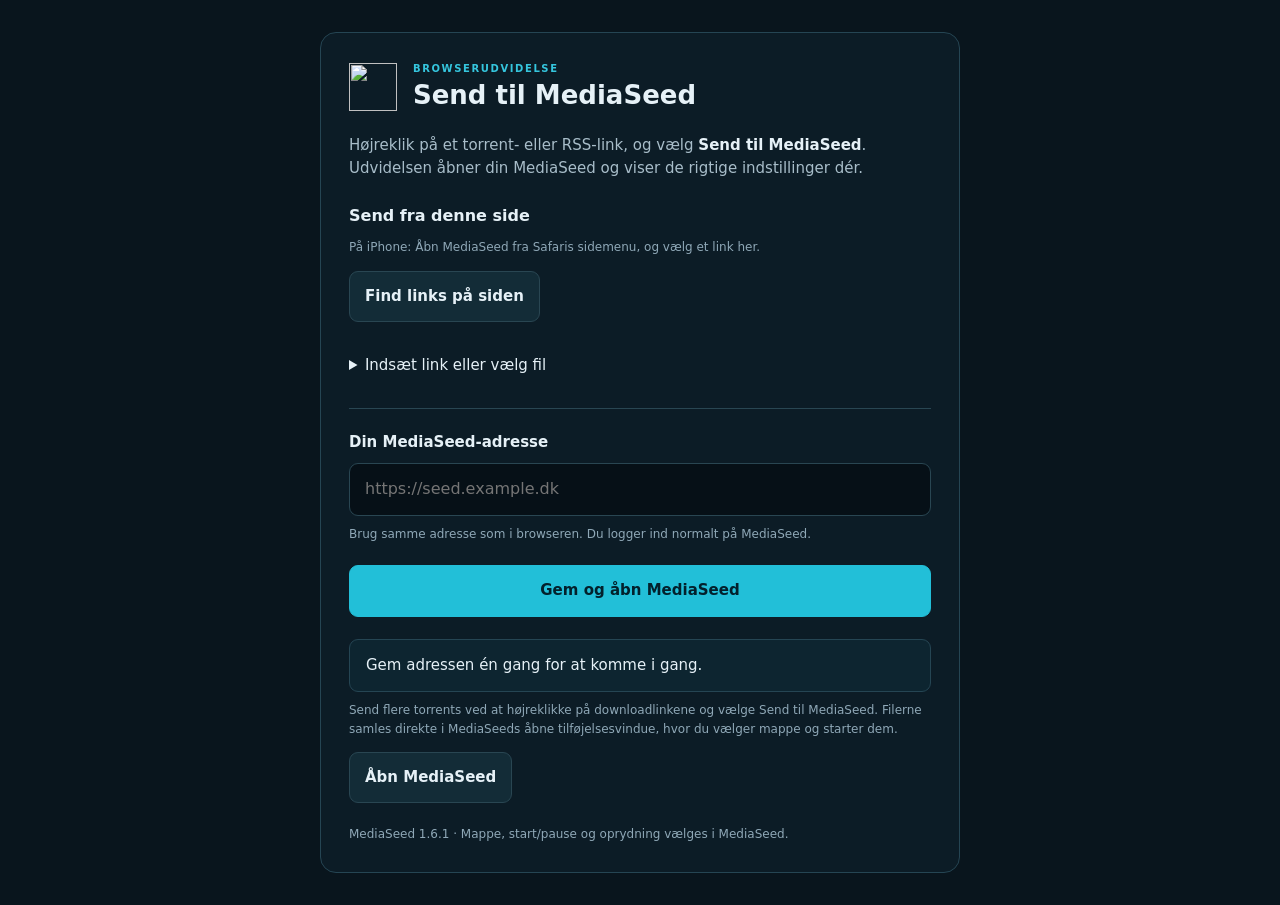
==== commit 00dee540: "Translate lazy upload forms and publish the mobile browser package" ====
--- a/browser-extension/popup.html
+++ b/browser-extension/popup.html
@@ -2,11 +2,13 @@
 <html lang="da"><head><meta charset="utf-8"><meta name="viewport" content="width=device-width,initial-scale=1"><title>MediaSeed · Browserudvidelse</title><link rel="icon" href="icons/48.png"><link rel="stylesheet" href="popup.css"><script defer src="i18n.js"></script><script defer src="common.js"></script><script defer src="popup.js"></script></head>
 <body><main>
 <header><img src="mediaseed.svg" width="48" height="48" alt=""><div><p class="eyebrow">BROWSERUDVIDELSE</p><h1>Send til MediaSeed</h1></div></header>
-<p class="intro">Højreklik på et torrent- eller RSS-link, og vælg <strong>Send til MediaSeed</strong>. Udvidelsen åbner din MediaSeed og viser de rigtige indstillinger dér.</p>
+<p class="intro desktop-intro">Højreklik på et torrent- eller RSS-link, og vælg <strong>Send til MediaSeed</strong>. Udvidelsen åbner din MediaSeed og viser de rigtige indstillinger dér.</p>
+<section class="mobile-send"><h2>Send fra denne side</h2><p class="hint">På iPhone: Åbn MediaSeed fra Safaris sidemenu, og vælg et link her.</p><button id="scan-links" type="button">Find links på siden</button><div id="page-links"></div>
+<details><summary>Indsæt link eller vælg fil</summary><form id="send-source"><label for="source-link">Torrent-, magnet- eller RSS-link</label><input id="source-link" type="text" inputmode="url" autocomplete="off" spellcheck="false" maxlength="8192"><button id="send-link" type="submit">Send link til MediaSeed</button></form><label for="source-file">Torrentfil fra Filer</label><input id="source-file" type="file" accept=".torrent,application/x-bittorrent"></details></section>
 <form id="connect"><label for="origin">Din MediaSeed-adresse</label><input id="origin" type="url" placeholder="https://seed.example.dk" required autocomplete="url" spellcheck="false"><p class="hint">Brug samme adresse som i browseren. Du logger ind normalt på MediaSeed.</p><button class="primary" type="submit" id="save">Gem og åbn MediaSeed</button></form>
 <p id="status" role="status" aria-live="polite">Gem adressen én gang for at komme i gang.</p>
 <section id="pending" hidden><h2>Et link venter</h2><p id="pending-name"></p><div class="actions"><button class="primary" id="resume" type="button">Fortsæt i MediaSeed</button><button id="clear" type="button">Ryd link</button></div></section>
-<p class="hint">Send flere torrents ved at højreklikke på downloadlinkene og vælge Send til MediaSeed. Filerne samles direkte i MediaSeeds åbne tilføjelsesvindue, hvor du vælger mappe og starter dem.</p>
+<p class="hint desktop-intro">Send flere torrents ved at højreklikke på downloadlinkene og vælge Send til MediaSeed. Filerne samles direkte i MediaSeeds åbne tilføjelsesvindue, hvor du vælger mappe og starter dem.</p>
 <button id="open-app" type="button">Åbn MediaSeed</button>
-<footer>MediaSeed 1.5.1 · Mappe, start/pause og oprydning vælges i MediaSeed.</footer>
+<footer>MediaSeed 1.6.1 · Mappe, start/pause og oprydning vælges i MediaSeed.</footer>
 </main></body></html>
--- a/browser-extension/popup.css
+++ b/browser-extension/popup.css
@@ -1 +1,3 @@
 :root{color-scheme:dark;font:15px/1.55 system-ui,sans-serif;background:#09151d;color:#e6f1f7}*{box-sizing:border-box}[hidden]{display:none!important}body{margin:0;width:560px;max-width:100vw;min-height:420px}main{padding:28px;max-width:640px;margin:auto}header{display:flex;align-items:center;gap:16px;margin-bottom:20px}h1{font-size:26px;line-height:1.2;margin:3px 0}.eyebrow{font-size:10px;letter-spacing:.16em;color:#35c6de;font-weight:750;margin:0}.intro{color:#a8bdc9;margin:0 0 24px}.intro strong{color:#e6f1f7;font-weight:600}label{display:block;font-weight:650;margin-bottom:9px}input,button{font:inherit;border:1px solid #294652;border-radius:9px;padding:13px 15px;color:inherit}input{width:100%;background:#061017;font-size:16px}button{cursor:pointer;font-weight:650;background:#132c37}button:hover{border-color:#37c7dc}button:disabled{opacity:.55;cursor:wait}.primary{background:#22bfd8;color:#03212c;border-color:#22bfd8}#save{width:100%;margin-top:8px}.hint,footer{font-size:12px;color:#8fa8b7}.hint{margin:9px 0 14px}#status{margin:22px 0 0;padding:14px 16px;border:1px solid #254553;border-radius:9px;background:#0d2530;overflow-wrap:anywhere}#status[data-error=true]{border-color:#a05864;background:#30202b;color:#ffccd4}#pending{border-top:1px solid #254553;margin-top:22px;padding-top:18px}h2{font-size:16px;margin:0}#pending-name{overflow-wrap:anywhere;color:#adc3cf}.actions{display:flex;gap:10px}.actions button:first-child{flex:1}footer{margin-top:22px}input:focus-visible,button:focus-visible{outline:2px solid #37c7dc;outline-offset:3px}@media(min-width:700px){body{width:100%;padding:32px}main{border:1px solid #254553;border-radius:16px;background:#0c1c26}}@media(max-width:400px){main{padding:20px}h1{font-size:23px}.actions{flex-wrap:wrap}}
+
+.mobile-send{margin-bottom:22px;padding-bottom:20px;border-bottom:1px solid #294652}.mobile-send button{min-height:44px;white-space:normal;overflow-wrap:anywhere}.mobile-send details{margin-top:12px}.mobile-send summary{min-height:44px;cursor:pointer;align-content:center}.mobile-send form{margin:12px 0}#page-links{display:grid;gap:8px;margin-top:10px}#page-links button{text-align:left}.mobile-send input[type=file]{font-size:14px;padding:10px}@media(max-width:600px){.desktop-intro{display:none}body{width:100vw;max-width:560px}main{padding:16px}.mobile-send button{width:100%}}
